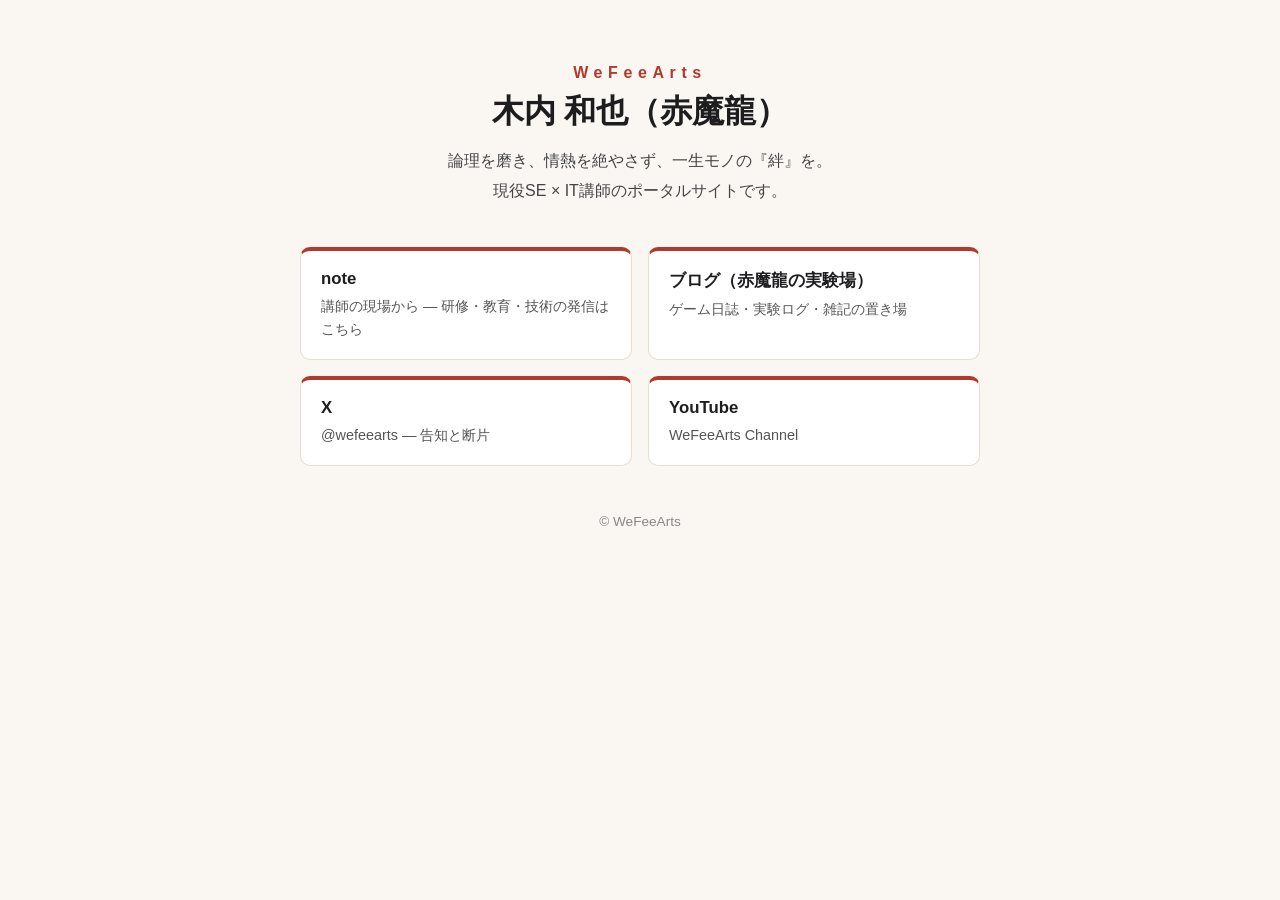
==== index.html @ 8c8d6f83 "Initial hub site: WeFeeArts portal" ====
<!DOCTYPE html>
<html lang="ja">
<head>
<meta charset="UTF-8">
<meta name="viewport" content="width=device-width, initial-scale=1.0">
<title>WeFeeArts | 赤魔龍ポータル</title>
<meta name="description" content="木内 和也（赤魔龍）｜WeFeeArts のハブサイト。note・ブログ・SNSへの看板です。">
<link rel="stylesheet" href="assets/style.css">
</head>
<body>
<main class="portal">
  <p class="guild">WeFeeArts</p>
  <h1>木内 和也（赤魔龍）</h1>
  <p class="tagline">論理を磨き、情熱を絶やさず、一生モノの『絆』を。<br>現役SE × IT講師のポータルサイトです。</p>

  <nav class="cards">
    <a class="card" href="https://note.com/wefeearts">
      <span class="card-title">note</span>
      <span class="card-desc">講師の現場から — 研修・教育・技術の発信はこちら</span>
    </a>
    <a class="card" href="/WeFeeArtsBlogs/">
      <span class="card-title">ブログ（赤魔龍の実験場）</span>
      <span class="card-desc">ゲーム日誌・実験ログ・雑記の置き場</span>
    </a>
    <a class="card" href="https://x.com/wefeearts">
      <span class="card-title">X</span>
      <span class="card-desc">@wefeearts — 告知と断片</span>
    </a>
    <a class="card" href="https://www.youtube.com/@WeFeeArts">
      <span class="card-title">YouTube</span>
      <span class="card-desc">WeFeeArts Channel</span>
    </a>
    <!-- 仕事側Pagesが決まったらここに1枚追加:
    <a class="card" href="WORK_PAGES_URL">
      <span class="card-title">仕事・実績</span>
      <span class="card-desc">業務のご相談・実績はこちら</span>
    </a>
    -->
  </nav>

  <footer>
    <p>© WeFeeArts</p>
  </footer>
</main>
</body>
</html>
---- assets/style.css ----
:root {
  --accent: #b03a2e;
  --ink: #1d1d1f;
  --paper: #faf7f2;
  --card: #ffffff;
}
* { box-sizing: border-box; }
body {
  margin: 0;
  font-family: "Hiragino Kaku Gothic ProN", "Yu Gothic", sans-serif;
  background: var(--paper);
  color: var(--ink);
}
.portal {
  max-width: 720px;
  margin: 0 auto;
  padding: 64px 20px 40px;
  text-align: center;
}
.guild {
  letter-spacing: 0.35em;
  color: var(--accent);
  font-weight: 700;
  margin: 0 0 8px;
}
h1 { font-size: 2rem; margin: 0 0 12px; }
.tagline { line-height: 1.9; color: #444; margin: 0 0 40px; }
.cards {
  display: grid;
  grid-template-columns: repeat(auto-fit, minmax(240px, 1fr));
  gap: 16px;
  text-align: left;
}
.card {
  display: block;
  background: var(--card);
  border: 1px solid #e6ded2;
  border-top: 4px solid var(--accent);
  border-radius: 10px;
  padding: 18px 20px;
  text-decoration: none;
  color: var(--ink);
}
.card:hover { border-color: var(--accent); }
.card-title { display: block; font-weight: 700; font-size: 1.05rem; margin-bottom: 6px; }
.card-desc { display: block; font-size: 0.9rem; color: #555; line-height: 1.6; }
footer { margin-top: 48px; color: #888; font-size: 0.85rem; }
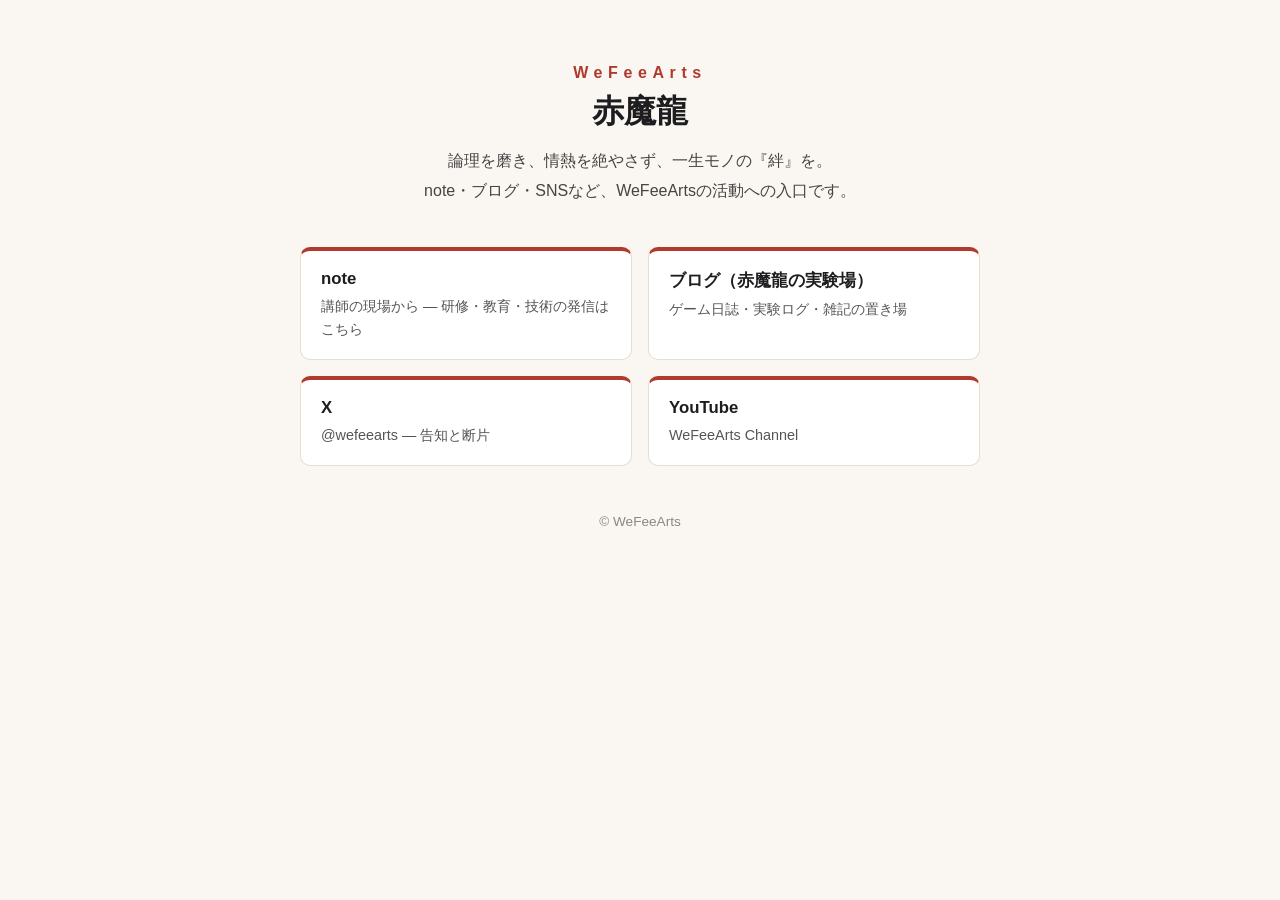
==== commit 3c18f99c: "トップの表記をWeFeeArts寄りに（実名を外し、タグラインを変更）" ====
--- a/index.html
+++ b/index.html
@@ -4,14 +4,14 @@
 <meta charset="UTF-8">
 <meta name="viewport" content="width=device-width, initial-scale=1.0">
 <title>WeFeeArts | 赤魔龍ポータル</title>
-<meta name="description" content="木内 和也（赤魔龍）｜WeFeeArts のハブサイト。note・ブログ・SNSへの看板です。">
+<meta name="description" content="WeFeeArts（赤魔龍）のハブサイト。note・ブログ・SNSへの看板です。">
 <link rel="stylesheet" href="assets/style.css">
 </head>
 <body>
 <main class="portal">
   <p class="guild">WeFeeArts</p>
-  <h1>木内 和也（赤魔龍）</h1>
-  <p class="tagline">論理を磨き、情熱を絶やさず、一生モノの『絆』を。<br>現役SE × IT講師のポータルサイトです。</p>
+  <h1>赤魔龍</h1>
+  <p class="tagline">論理を磨き、情熱を絶やさず、一生モノの『絆』を。<br>note・ブログ・SNSなど、WeFeeArtsの活動への入口です。</p>
 
   <nav class="cards">
     <a class="card" href="https://note.com/wefeearts">
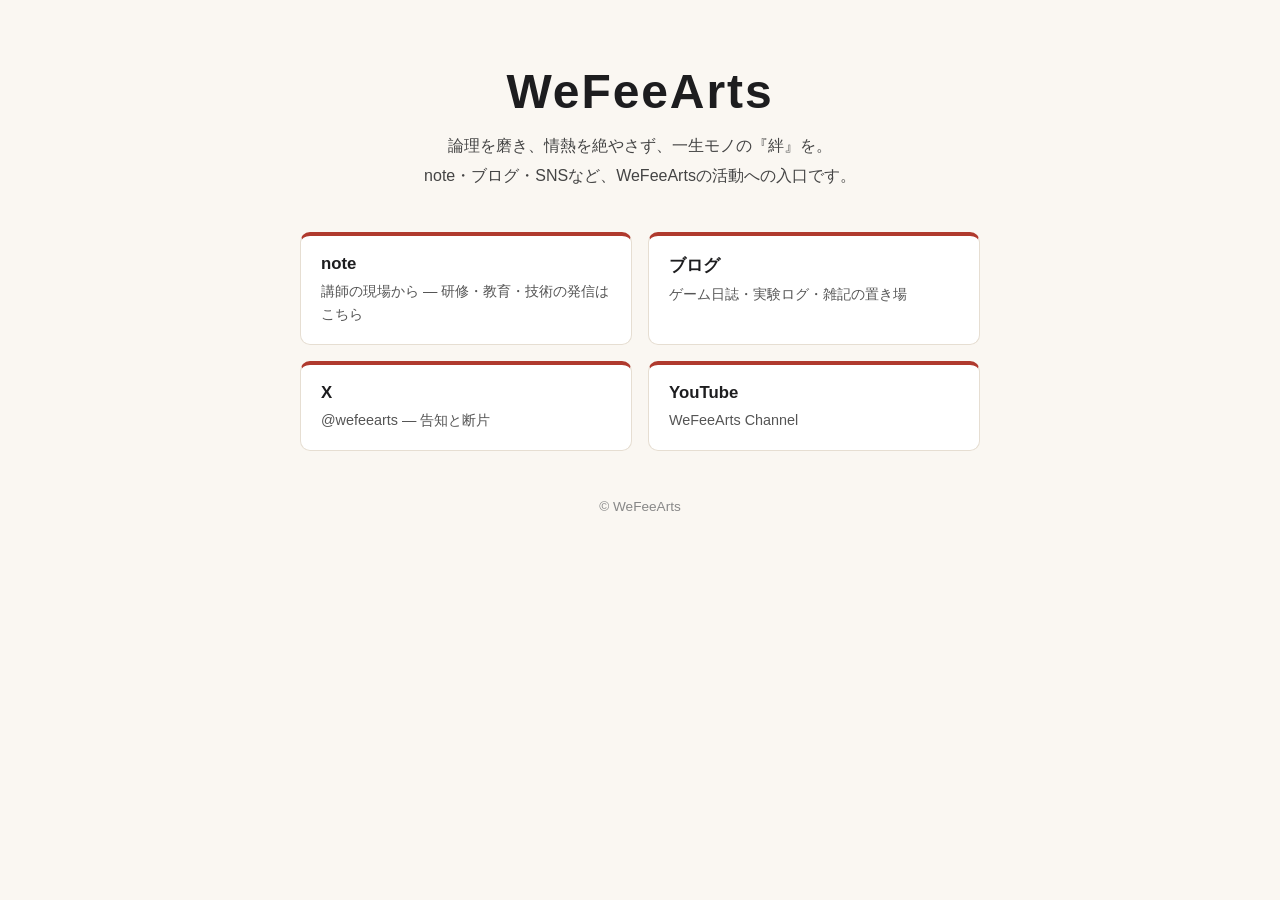
==== commit 944fd320: "ハブトップをWeFeeArts主体に（WeFeeArtsを大見出しに、赤魔龍表記を削除）" ====
--- a/index.html
+++ b/index.html
@@ -3,14 +3,13 @@
 <head>
 <meta charset="UTF-8">
 <meta name="viewport" content="width=device-width, initial-scale=1.0">
-<title>WeFeeArts | 赤魔龍ポータル</title>
-<meta name="description" content="WeFeeArts（赤魔龍）のハブサイト。note・ブログ・SNSへの看板です。">
+<title>WeFeeArts | ポータル</title>
+<meta name="description" content="WeFeeArtsのハブサイト。note・ブログ・SNSへの看板です。">
 <link rel="stylesheet" href="assets/style.css">
 </head>
 <body>
 <main class="portal">
-  <p class="guild">WeFeeArts</p>
-  <h1>赤魔龍</h1>
+  <h1>WeFeeArts</h1>
   <p class="tagline">論理を磨き、情熱を絶やさず、一生モノの『絆』を。<br>note・ブログ・SNSなど、WeFeeArtsの活動への入口です。</p>
 
   <nav class="cards">
@@ -19,7 +18,7 @@
       <span class="card-desc">講師の現場から — 研修・教育・技術の発信はこちら</span>
     </a>
     <a class="card" href="/WeFeeArtsBlogs/">
-      <span class="card-title">ブログ（赤魔龍の実験場）</span>
+      <span class="card-title">ブログ</span>
       <span class="card-desc">ゲーム日誌・実験ログ・雑記の置き場</span>
     </a>
     <a class="card" href="https://x.com/wefeearts">
--- a/assets/style.css
+++ b/assets/style.css
@@ -23,7 +23,7 @@
   font-weight: 700;
   margin: 0 0 8px;
 }
-h1 { font-size: 2rem; margin: 0 0 12px; }
+h1 { font-size: 3rem; letter-spacing: 0.04em; margin: 0 0 12px; }
 .tagline { line-height: 1.9; color: #444; margin: 0 0 40px; }
 .cards {
   display: grid;
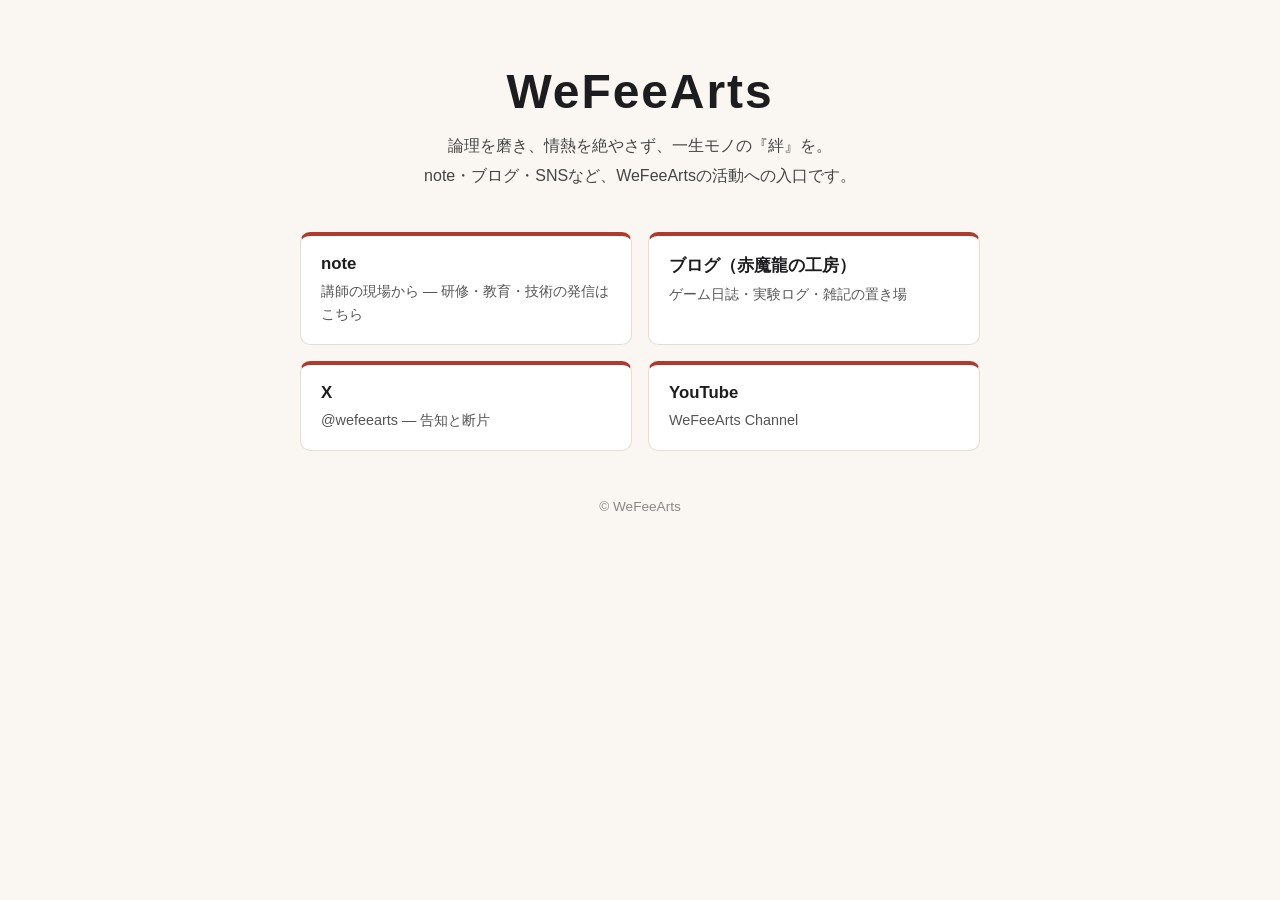
==== commit 448bdab1: "ブログカードをサイト名「ブログ（赤魔龍の工房）」に変更" ====
--- a/index.html
+++ b/index.html
@@ -18,7 +18,7 @@
       <span class="card-desc">講師の現場から — 研修・教育・技術の発信はこちら</span>
     </a>
     <a class="card" href="/WeFeeArtsBlogs/">
-      <span class="card-title">ブログ</span>
+      <span class="card-title">ブログ（赤魔龍の工房）</span>
       <span class="card-desc">ゲーム日誌・実験ログ・雑記の置き場</span>
     </a>
     <a class="card" href="https://x.com/wefeearts">
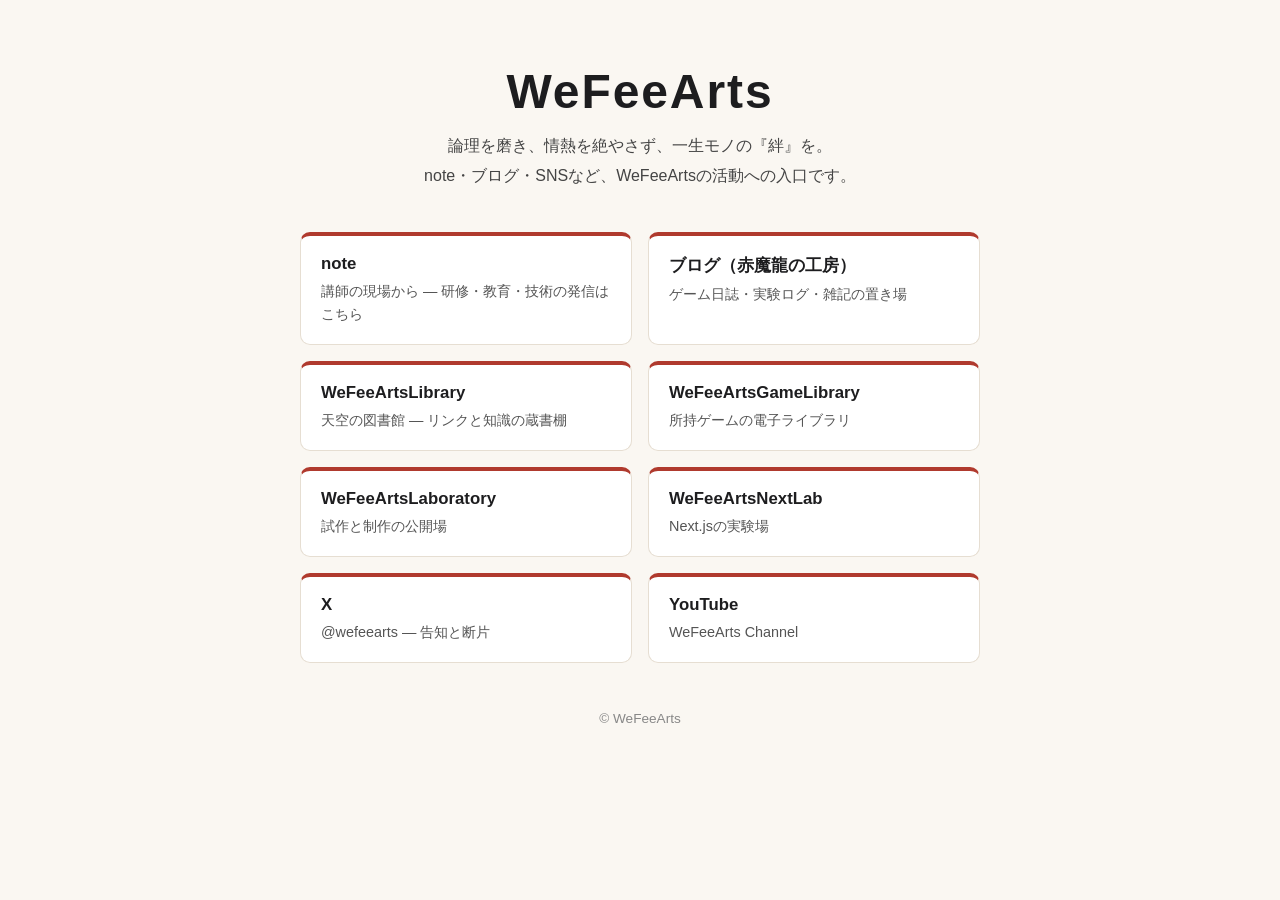
==== commit 8f1855ba: "ポータルにLibrary/GameLibrary/Laboratory/NextLabのリンクカードを追加" ====
--- a/index.html
+++ b/index.html
@@ -6,6 +6,14 @@
 <title>WeFeeArts | ポータル</title>
 <meta name="description" content="WeFeeArtsのハブサイト。note・ブログ・SNSへの看板です。">
 <link rel="stylesheet" href="assets/style.css">
+<!-- Google tag (gtag.js) -->
+<script async src="https://www.googletagmanager.com/gtag/js?id=G-0GS730LWDG"></script>
+<script>
+window.dataLayer = window.dataLayer || [];
+function gtag(){dataLayer.push(arguments);}
+gtag('js', new Date());
+gtag('config', 'G-0GS730LWDG');
+</script>
 </head>
 <body>
 <main class="portal">
@@ -20,6 +28,22 @@
     <a class="card" href="/WeFeeArtsBlogs/">
       <span class="card-title">ブログ（赤魔龍の工房）</span>
       <span class="card-desc">ゲーム日誌・実験ログ・雑記の置き場</span>
+    </a>
+    <a class="card" href="/WeFeeArtsLibrary/">
+      <span class="card-title">WeFeeArtsLibrary</span>
+      <span class="card-desc">天空の図書館 — リンクと知識の蔵書棚</span>
+    </a>
+    <a class="card" href="/WeFeeArtsGameLibrary/">
+      <span class="card-title">WeFeeArtsGameLibrary</span>
+      <span class="card-desc">所持ゲームの電子ライブラリ</span>
+    </a>
+    <a class="card" href="/WeFeeArtsLaboratory/">
+      <span class="card-title">WeFeeArtsLaboratory</span>
+      <span class="card-desc">試作と制作の公開場</span>
+    </a>
+    <a class="card" href="/WeFeeArtsNextLab/">
+      <span class="card-title">WeFeeArtsNextLab</span>
+      <span class="card-desc">Next.jsの実験場</span>
     </a>
     <a class="card" href="https://x.com/wefeearts">
       <span class="card-title">X</span>
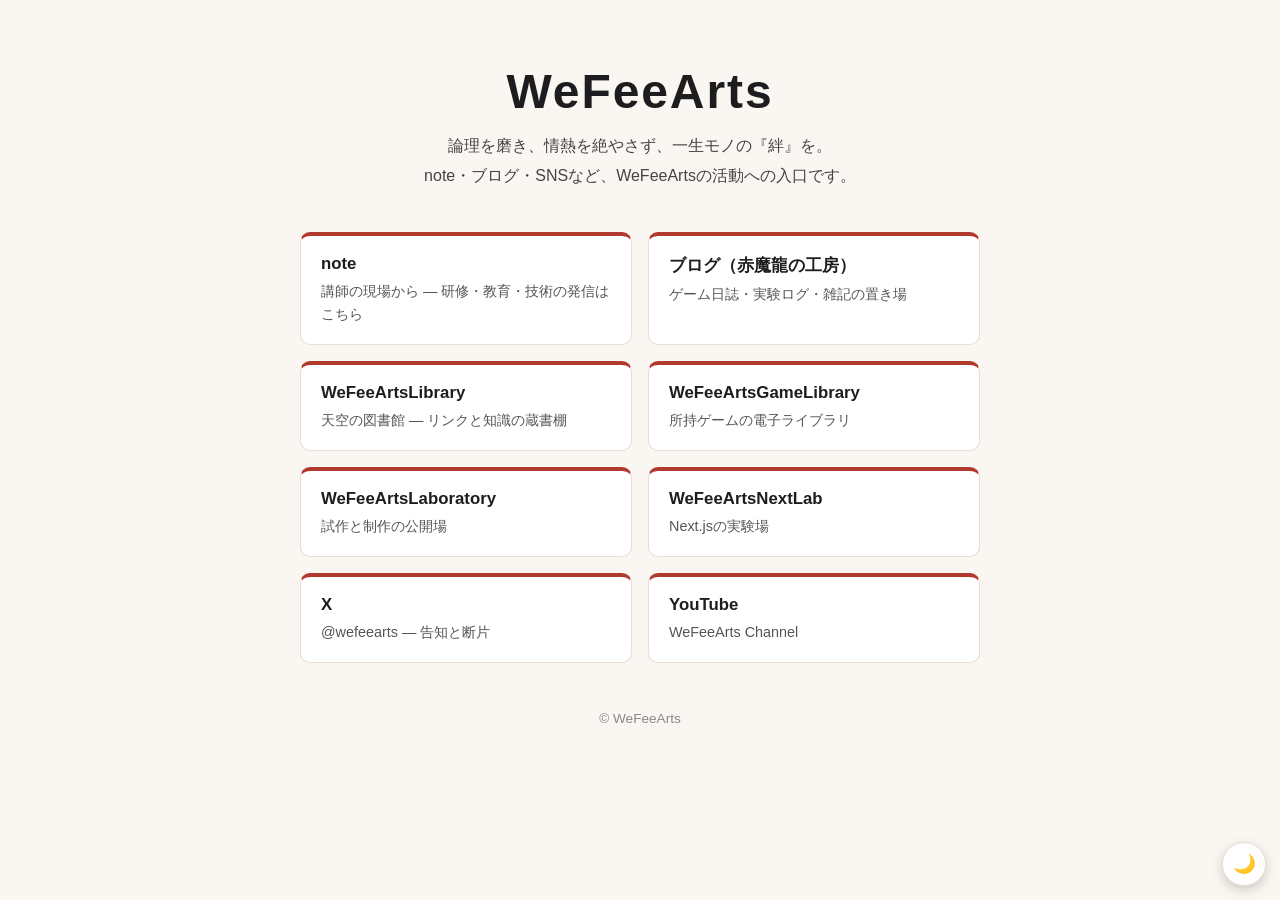
==== commit 583dbcfa: "feat: auto dark/light theme (prefers-color-scheme) + manual toggle button" ====
--- a/index.html
+++ b/index.html
@@ -6,6 +6,7 @@
 <title>WeFeeArts | ポータル</title>
 <meta name="description" content="WeFeeArtsのハブサイト。note・ブログ・SNSへの看板です。">
 <link rel="stylesheet" href="assets/style.css">
+<script>try{var t=localStorage.getItem('wf-theme');if(t)document.documentElement.setAttribute('data-theme',t);}catch(e){}</script>
 <!-- Google tag (gtag.js) -->
 <script async src="https://www.googletagmanager.com/gtag/js?id=G-0GS730LWDG"></script>
 <script>
@@ -65,5 +66,12 @@
     <p>© WeFeeArts</p>
   </footer>
 </main>
+<button type="button" class="theme-toggle" onclick="wfToggleTheme()" aria-label="テーマ切り替え"></button>
+<script>
+function wfThemeNow(){var t=document.documentElement.getAttribute('data-theme');if(t)return t;return window.matchMedia('(prefers-color-scheme: dark)').matches?'dark':'light';}
+function wfThemeBtn(){var b=document.querySelector('.theme-toggle');if(b)b.textContent=wfThemeNow()==='dark'?'\u2600\uFE0F':'\uD83C\uDF19';}
+function wfToggleTheme(){var n=wfThemeNow()==='dark'?'light':'dark';document.documentElement.setAttribute('data-theme',n);try{localStorage.setItem('wf-theme',n);}catch(e){}wfThemeBtn();}
+wfThemeBtn();
+</script>
 </body>
 </html>
--- a/assets/style.css
+++ b/assets/style.css
@@ -1,4 +1,5 @@
 :root {
+  color-scheme: light dark;
   --accent: #b03a2e;
   --ink: #1d1d1f;
   --paper: #faf7f2;
@@ -45,3 +46,32 @@
 .card-title { display: block; font-weight: 700; font-size: 1.05rem; margin-bottom: 6px; }
 .card-desc { display: block; font-size: 0.9rem; color: #555; line-height: 1.6; }
 footer { margin-top: 48px; color: #888; font-size: 0.85rem; }
+
+/* ダークテーマ（端末設定に自動追従） */
+@media (prefers-color-scheme: dark) {
+  :root {
+    --accent: #d4695b;
+    --ink: #ece7df;
+    --paper: #17140f;
+    --card: #221e18;
+  }
+  .tagline { color: #b8b0a2; }
+  .card { border-color: #3a342a; }
+  .card-desc { color: #a89f92; }
+  footer { color: #8a8175; }
+}
+
+/* テーマ切り替えボタン＋手動指定（端末設定より優先） */
+.theme-toggle { position: fixed; right: 14px; bottom: 14px; z-index: 50; width: 44px; height: 44px; border-radius: 999px; border: 1px solid #e6ded2; background: var(--card); color: var(--ink); font-size: 1.15rem; cursor: pointer; box-shadow: 0 4px 12px rgba(0, 0, 0, 0.18); }
+:root[data-theme="dark"] { --accent: #d4695b; --ink: #ece7df; --paper: #17140f; --card: #221e18; }
+:root[data-theme="dark"] .tagline { color: #b8b0a2; }
+:root[data-theme="dark"] .card { border-color: #3a342a; }
+:root[data-theme="dark"] .card-desc { color: #a89f92; }
+:root[data-theme="dark"] footer { color: #8a8175; }
+:root[data-theme="dark"] .theme-toggle { border-color: #3a342a; }
+:root[data-theme="light"] { --accent: #b03a2e; --ink: #1d1d1f; --paper: #faf7f2; --card: #ffffff; }
+:root[data-theme="light"] .tagline { color: #444; }
+:root[data-theme="light"] .card { border-color: #e6ded2; }
+:root[data-theme="light"] .card-desc { color: #555; }
+:root[data-theme="light"] footer { color: #888; }
+:root[data-theme="light"] .theme-toggle { border-color: #e6ded2; }
